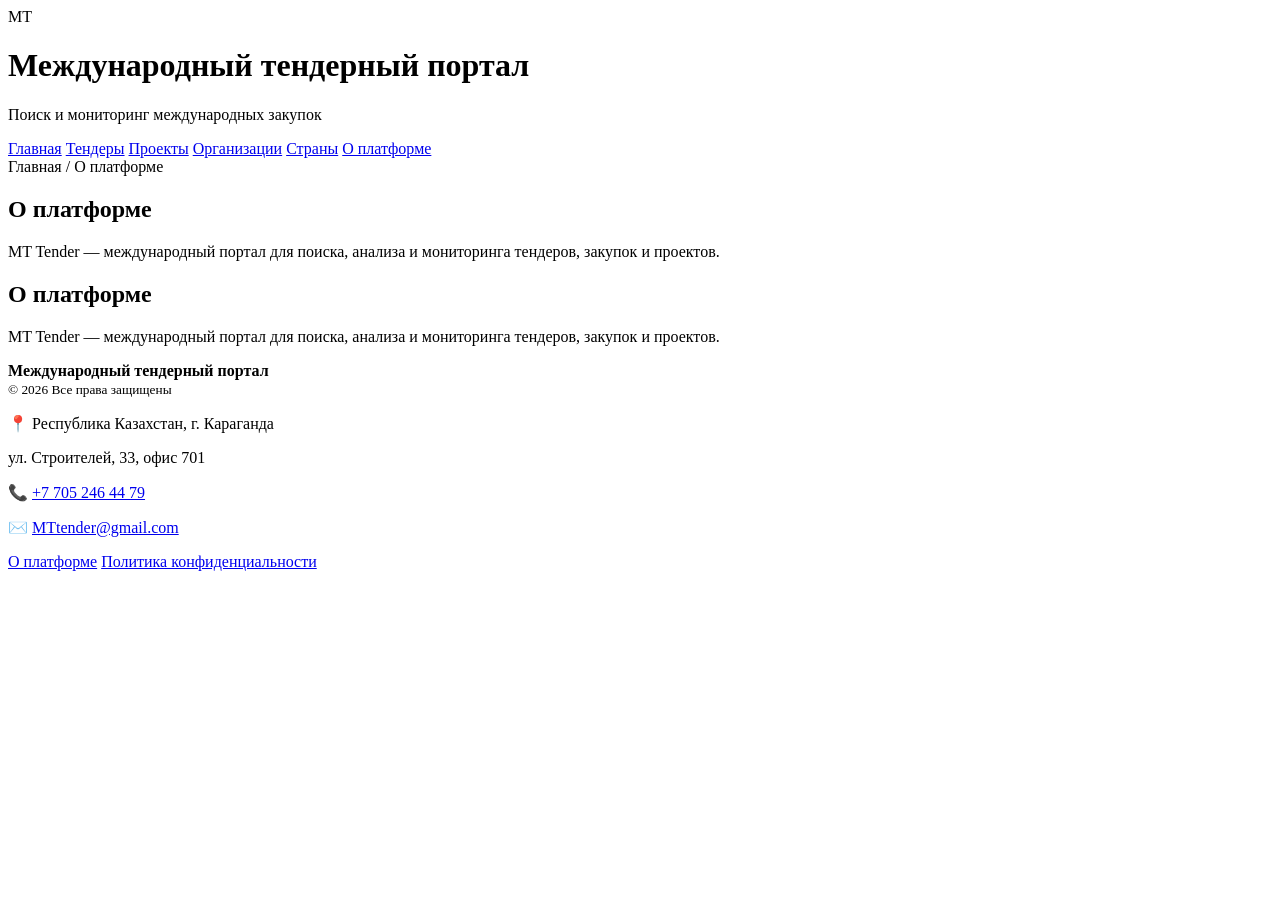
==== about.html @ b242871c "Add files via upload" ====
<!DOCTYPE html>
<html lang="ru">
<head>
  <meta charset="UTF-8">
  <meta name="viewport" content="width=device-width, initial-scale=1.0">
  <title>О платформе | MT Tender</title>
  <link rel="stylesheet" href="css/style.css">
</head>
<body>
<header>
  <div class="topbar">
    <div class="brand">
      <div class="logo">МТ</div>
      <div class="brand-text">
        <h1>Международный тендерный портал</h1>
        <p>Поиск и мониторинг международных закупок</p>
      </div>
    </div>

    <nav>
      <a href="index.html">Главная</a>
      <a href="tenders.html">Тендеры</a>
      <a href="projects.html">Проекты</a>
      <a href="organizations.html">Организации</a>
      <a href="countries.html">Страны</a>
      <a href="about.html">О платформе</a>
    </nav>
  </div>
</header>
<section class="hero">
  <div class="hero-inner">
    <div class="breadcrumb">Главная / О платформе</div>
    <h2>О платформе</h2>
    <p>MT Tender — международный портал для поиска, анализа и мониторинга тендеров, закупок и проектов.</p>
  </div>
</section>
<main>
  <h2 class="section-title">О платформе</h2>
  <p class="section-description">MT Tender — международный портал для поиска, анализа и мониторинга тендеров, закупок и проектов.</p>
</main>
<footer class="site-footer">
  <div class="footer-inner">
    <div class="footer-info">
      <strong>Международный тендерный портал</strong><br>
      <small>© 2026 Все права защищены</small>

      <div class="footer-contact">
        <p>📍 Республика Казахстан, г. Караганда</p>
        <p>ул. Строителей, 33, офис 701</p>
        <p>📞 <a href="tel:+77052464479">+7 705 246 44 79</a></p>
        <p>✉️ <a href="mailto:MTtender@gmail.com">MTtender@gmail.com</a></p>
      </div>
    </div>

    <div class="footer-links">
      <a href="about.html">О платформе</a>
      <a href="privacy.html">Политика конфиденциальности</a>
    </div>
  </div>
</footer>
</body>
</html>
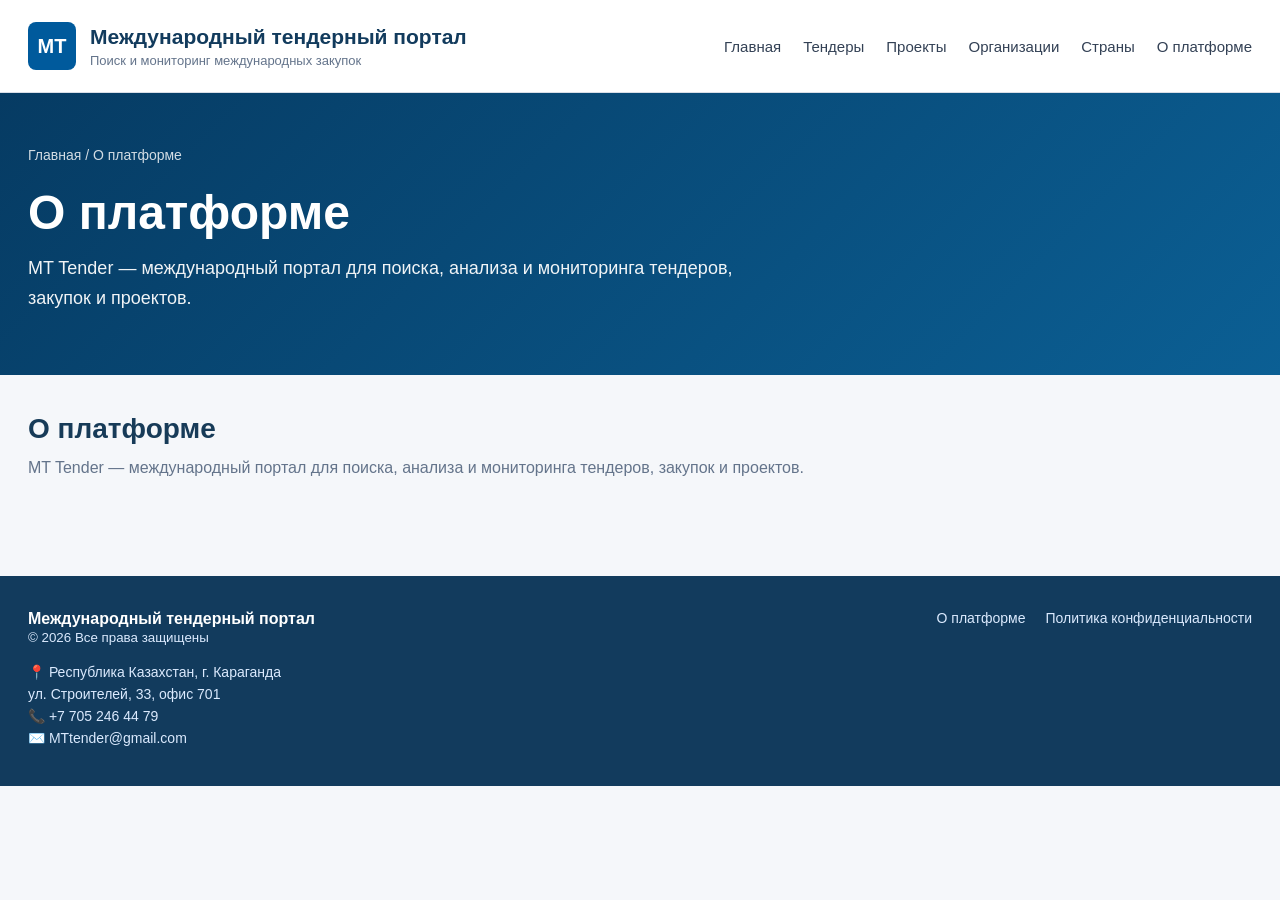
==== commit 7c61663c: "Update about.html" ====
--- a/about.html
+++ b/about.html
@@ -4,7 +4,7 @@
   <meta charset="UTF-8">
   <meta name="viewport" content="width=device-width, initial-scale=1.0">
   <title>О платформе | MT Tender</title>
-  <link rel="stylesheet" href="css/style.css">
+<link rel="stylesheet" href="style.css">
 </head>
 <body>
 <header>
--- a/style.css
+++ b/style.css
@@ -0,0 +1,335 @@
+* {
+      box-sizing: border-box;
+    }
+
+    body {
+      margin: 0;
+      font-family: Arial, Helvetica, sans-serif;
+      color: #1f2937;
+      background: #f5f7fa;
+    }
+
+    /* HEADER */
+
+    header {
+      background: #fff;
+      border-bottom: 1px solid #d9dee7;
+    }
+
+    .topbar {
+      max-width: 1280px;
+      margin: 0 auto;
+      padding: 22px 28px;
+      display: flex;
+      align-items: center;
+      justify-content: space-between;
+      gap: 24px;
+    }
+
+    .brand {
+      display: flex;
+      align-items: center;
+      gap: 14px;
+    }
+
+    .logo {
+      width: 48px;
+      height: 48px;
+      border-radius: 8px;
+      background: #005a9c;
+      color: white;
+      display: grid;
+      place-items: center;
+      font-weight: bold;
+      font-size: 20px;
+    }
+
+    .brand-text h1 {
+      margin: 0;
+      font-size: 21px;
+      color: #123b5d;
+    }
+
+    .brand-text p {
+      margin: 4px 0 0;
+      font-size: 13px;
+      color: #64748b;
+    }
+
+    nav {
+      display: flex;
+      flex-wrap: wrap;
+      gap: 22px;
+    }
+
+    nav a {
+      color: #334155;
+      text-decoration: none;
+      font-size: 15px;
+    }
+
+    nav a:hover {
+      color: #005a9c;
+    }
+
+    /* HERO */
+
+    .hero {
+      background: linear-gradient(135deg, #063b63, #0b5f94);
+      color: white;
+      padding: 54px 28px 62px;
+    }
+
+    .hero-inner {
+      max-width: 1280px;
+      margin: 0 auto;
+    }
+
+    .breadcrumb {
+      font-size: 14px;
+      opacity: 0.82;
+      margin-bottom: 22px;
+    }
+
+    .hero h2 {
+      margin: 0 0 14px;
+      font-size: clamp(30px, 5vw, 48px);
+      font-weight: 700;
+    }
+
+    .hero p {
+      max-width: 760px;
+      margin: 0;
+      line-height: 1.65;
+      font-size: 18px;
+      opacity: 0.94;
+    }
+
+    /* MAIN */
+
+    main {
+      max-width: 1280px;
+      margin: 0 auto;
+      padding: 38px 28px 70px;
+    }
+
+    .section-title {
+      margin: 0 0 10px;
+      font-size: 28px;
+      color: #173b58;
+    }
+
+    .section-description {
+      margin: 0 0 25px;
+      color: #64748b;
+      line-height: 1.6;
+    }
+
+    /* FILTERS */
+
+    .filters {
+      background: white;
+      border: 1px solid #dbe2ea;
+      border-radius: 8px;
+      padding: 24px;
+      box-shadow: 0 2px 10px rgba(15, 23, 42, 0.04);
+      margin-bottom: 28px;
+    }
+
+    .filters h3 {
+      margin: 0 0 20px;
+      font-size: 20px;
+      color: #173b58;
+    }
+
+    .filter-grid {
+      display: grid;
+      grid-template-columns: repeat(3, minmax(0, 1fr));
+      gap: 18px;
+    }
+
+    .field label {
+      display: block;
+      margin-bottom: 8px;
+      font-size: 14px;
+      font-weight: 600;
+      color: #475569;
+    }
+
+    input,
+    select {
+      width: 100%;
+      padding: 12px 13px;
+      border: 1px solid #cbd5e1;
+      border-radius: 5px;
+      background: white;
+      font-size: 15px;
+      color: #334155;
+    }
+
+    input:focus,
+    select:focus {
+      outline: 2px solid #93c5fd;
+      border-color: #2563eb;
+    }
+
+    .actions {
+      display: flex;
+      gap: 12px;
+      margin-top: 22px;
+    }
+
+    button {
+      border: 0;
+      padding: 12px 22px;
+      border-radius: 5px;
+      font-size: 15px;
+      cursor: pointer;
+      font-weight: 600;
+    }
+
+    .primary {
+      background: #0067a8;
+      color: white;
+    }
+
+    .primary:hover {
+      background: #00558c;
+    }
+
+    .secondary {
+      background: #e8eef3;
+      color: #334155;
+    }
+
+    /* TABLE */
+
+    .table-card {
+      background: white;
+      border: 1px solid #dbe2ea;
+      border-radius: 8px;
+      overflow: hidden;
+      box-shadow: 0 2px 10px rgba(15, 23, 42, 0.04);
+    }
+
+    .table-wrap {
+      overflow-x: auto;
+    }
+
+    table {
+      width: 100%;
+      border-collapse: collapse;
+      table-layout: fixed;
+    }
+
+    th,
+    td {
+      width: 25%;
+    }
+
+    th {
+      text-align: left;
+      background: #f1f5f9;
+      color: #334155;
+      padding: 16px 18px;
+      font-size: 14px;
+    }
+
+    td {
+      padding: 20px 18px;
+      border-top: 1px solid #e2e8f0;
+      color: #94a3b8;
+      font-size: 15px;
+      height: 64px;
+    }
+
+    /* FOOTER */
+
+    footer {
+      background: #123b5d;
+      color: #dbeafe;
+      padding: 34px 28px;
+    }
+
+    .footer-inner {
+      max-width: 1280px;
+      margin: 0 auto;
+      display: flex;
+      justify-content: space-between;
+      align-items: flex-start;
+      gap: 24px;
+      flex-wrap: wrap;
+    }
+
+    .footer-inner strong {
+      color: white;
+    }
+
+    .footer-contact p {
+      margin: 5px 0;
+      font-size: 14px;
+    }
+
+    .footer-contact a {
+      color: #dbeafe;
+      text-decoration: none;
+    }
+
+    .footer-contact a:hover {
+      text-decoration: underline;
+    }
+
+    .footer-links {
+      display: flex;
+      gap: 20px;
+      flex-wrap: wrap;
+    }
+
+    .footer-links a {
+      color: #dbeafe;
+      text-decoration: none;
+      font-size: 14px;
+    }
+
+    .footer-links a:hover {
+      color: white;
+    }
+
+    /* MOBILE */
+
+    @media (max-width: 800px) {
+
+      .topbar {
+        align-items: flex-start;
+        flex-direction: column;
+      }
+
+      nav {
+        gap: 14px;
+      }
+
+      .filter-grid {
+        grid-template-columns: 1fr;
+      }
+
+      .hero {
+        padding-top: 40px;
+      }
+
+      .footer-inner {
+        flex-direction: column;
+      }
+
+      table {
+        min-width: 700px;
+      }
+    }
+
+/* FOOTER — дополнительное оформление */
+.footer-contact {
+  margin-top: 18px;
+}
+.footer-contact p {
+  margin: 6px 0;
+  font-size: 14px;
+}
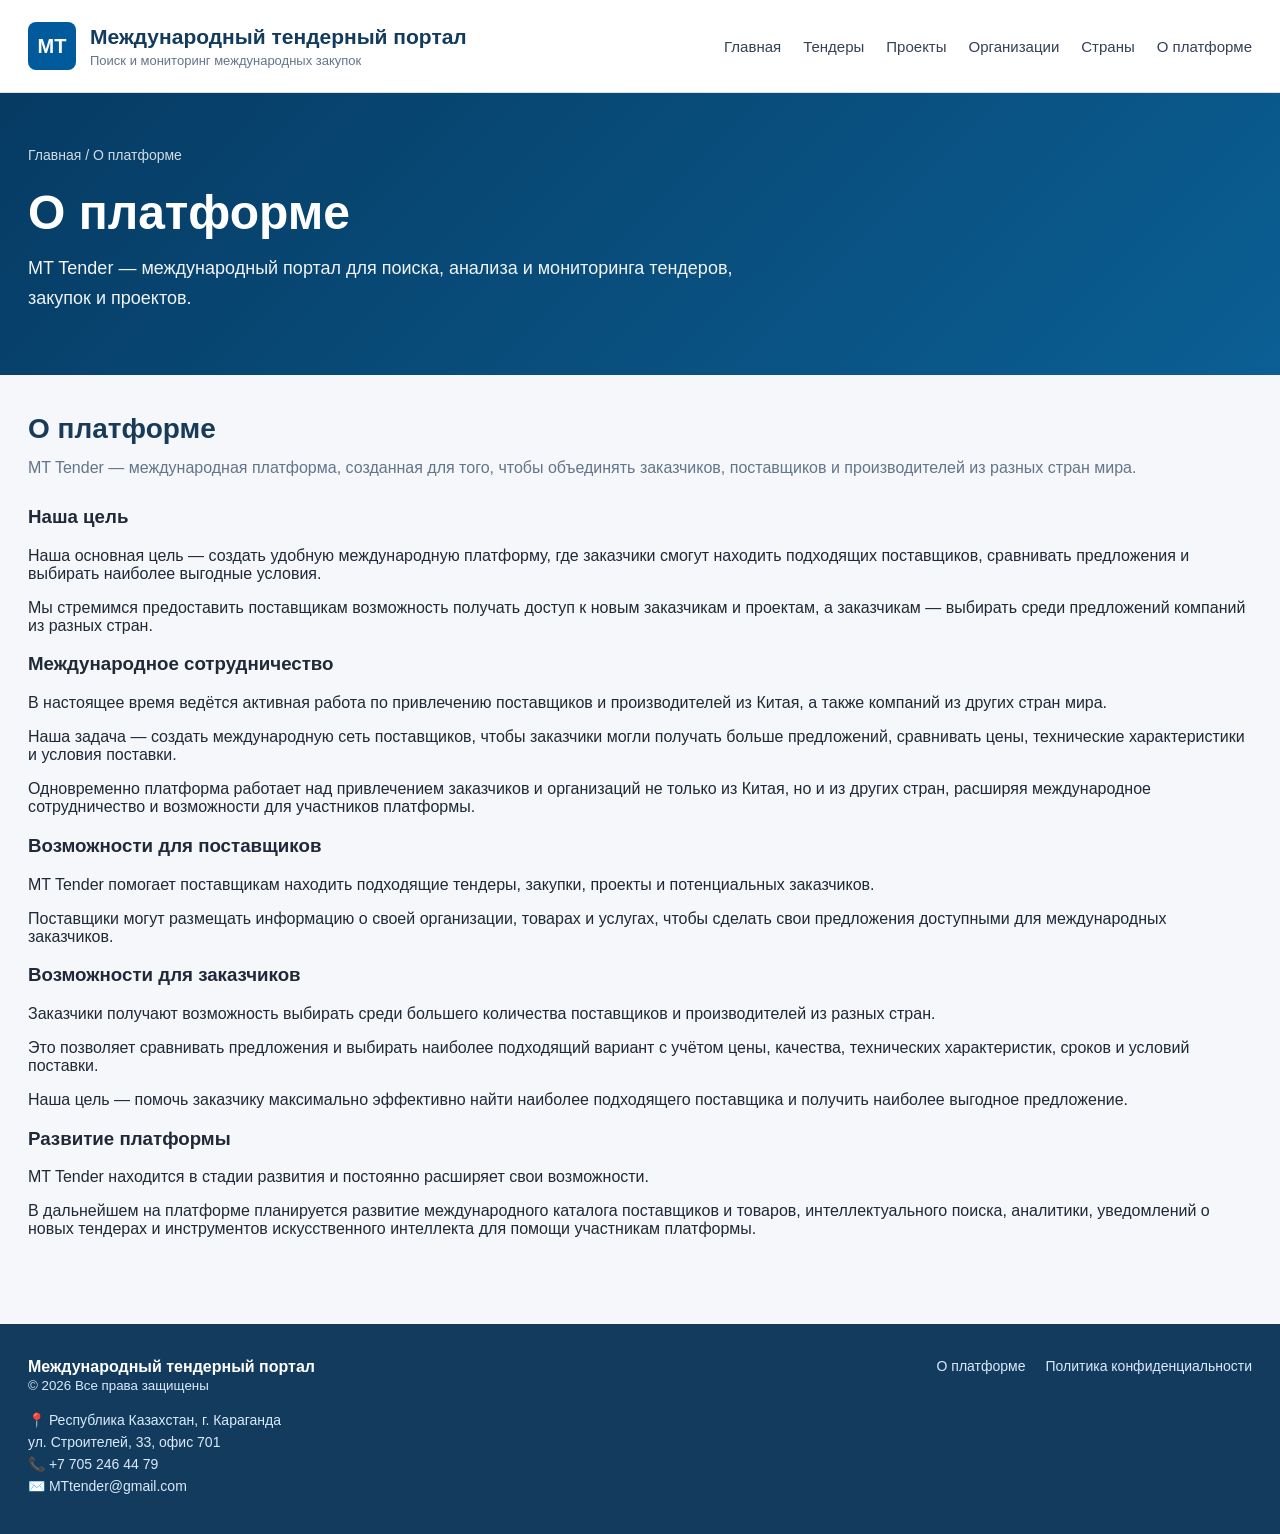
==== commit 92020d06: "Update about.html" ====
--- a/about.html
+++ b/about.html
@@ -35,8 +35,166 @@
   </div>
 </section>
 <main>
-  <h2 class="section-title">О платформе</h2>
-  <p class="section-description">MT Tender — международный портал для поиска, анализа и мониторинга тендеров, закупок и проектов.</p>
+
+  <section class="about-platform">
+
+    <h2 class="section-title">
+      О платформе
+    </h2>
+
+
+    <p class="section-description">
+
+      MT Tender — международная платформа, созданная для того,
+      чтобы объединять заказчиков, поставщиков и производителей
+      из разных стран мира.
+
+    </p>
+
+
+    <div class="about-block">
+
+      <h3>
+        Наша цель
+      </h3>
+
+      <p>
+
+        Наша основная цель — создать удобную международную платформу,
+        где заказчики смогут находить подходящих поставщиков,
+        сравнивать предложения и выбирать наиболее выгодные условия.
+
+      </p>
+
+      <p>
+
+        Мы стремимся предоставить поставщикам возможность получать
+        доступ к новым заказчикам и проектам, а заказчикам —
+        выбирать среди предложений компаний из разных стран.
+
+      </p>
+
+    </div>
+
+
+    <div class="about-block">
+
+      <h3>
+        Международное сотрудничество
+      </h3>
+
+      <p>
+
+        В настоящее время ведётся активная работа по привлечению
+        поставщиков и производителей из Китая, а также компаний
+        из других стран мира.
+
+      </p>
+
+      <p>
+
+        Наша задача — создать международную сеть поставщиков,
+        чтобы заказчики могли получать больше предложений,
+        сравнивать цены, технические характеристики и условия
+        поставки.
+
+      </p>
+
+      <p>
+
+        Одновременно платформа работает над привлечением заказчиков
+        и организаций не только из Китая, но и из других стран,
+        расширяя международное сотрудничество и возможности
+        для участников платформы.
+
+      </p>
+
+    </div>
+
+
+    <div class="about-block">
+
+      <h3>
+        Возможности для поставщиков
+      </h3>
+
+      <p>
+
+        MT Tender помогает поставщикам находить подходящие тендеры,
+        закупки, проекты и потенциальных заказчиков.
+
+      </p>
+
+      <p>
+
+        Поставщики могут размещать информацию о своей организации,
+        товарах и услугах, чтобы сделать свои предложения доступными
+        для международных заказчиков.
+
+      </p>
+
+    </div>
+
+
+    <div class="about-block">
+
+      <h3>
+        Возможности для заказчиков
+      </h3>
+
+      <p>
+
+        Заказчики получают возможность выбирать среди большего
+        количества поставщиков и производителей из разных стран.
+
+      </p>
+
+      <p>
+
+        Это позволяет сравнивать предложения и выбирать наиболее
+        подходящий вариант с учётом цены, качества, технических
+        характеристик, сроков и условий поставки.
+
+      </p>
+
+      <p>
+
+        Наша цель — помочь заказчику максимально эффективно найти
+        наиболее подходящего поставщика и получить наиболее выгодное
+        предложение.
+
+      </p>
+
+    </div>
+
+
+    <div class="about-block">
+
+      <h3>
+        Развитие платформы
+      </h3>
+
+      <p>
+
+        MT Tender находится в стадии развития и постоянно расширяет
+        свои возможности.
+
+      </p>
+
+      <p>
+
+        В дальнейшем на платформе планируется развитие международного
+        каталога поставщиков и товаров, интеллектуального поиска,
+        аналитики, уведомлений о новых тендерах и инструментов
+        искусственного интеллекта для помощи участникам платформы.
+
+      </p>
+
+    </div>
+
+
+  </section>
+
 </main>
 <footer class="site-footer">
   <div class="footer-inner">
--- a/style.css
+++ b/style.css
@@ -333,3 +333,108 @@
   margin: 6px 0;
   font-size: 14px;
 }
+.header-actions {
+  display: flex;
+  align-items: center;
+  gap: 12px;
+  white-space: nowrap;
+}
+
+.login-btn {
+  padding: 11px 18px;
+  color: #173b58;
+  text-decoration: none;
+  font-size: 15px;
+  font-weight: 600;
+  border-radius: 6px;
+}
+
+.login-btn:hover {
+  background: #f1f5f9;
+}
+
+.register-btn {
+  padding: 11px 20px;
+  background: #008f8f;
+  color: white;
+  text-decoration: none;
+  font-size: 15px;
+  font-weight: 600;
+  border-radius: 7px;
+}
+
+.register-btn:hover {
+  background: #007777;
+}
+/* Чекбокс согласия с политикой конфиденциальности */
+
+.checkbox-field {
+    display: flex;
+    align-items: flex-start;
+    gap: 12px;
+    cursor: pointer;
+
+    padding: 14px 16px;
+
+    border: 1px solid #d7dee7;
+    border-radius: 8px;
+
+    background: #f8fafc;
+}
+
+
+/* Сам квадрат для галочки */
+
+.checkbox-field input[type="checkbox"] {
+    appearance: none;
+    -webkit-appearance: none;
+
+    width: 20px;
+    height: 20px;
+
+    min-width: 20px;
+    min-height: 20px;
+
+    margin: 1px 0 0;
+
+    border: 2px solid #7b8794;
+    border-radius: 4px;
+
+    background: #ffffff;
+
+    cursor: pointer;
+
+    position: relative;
+}
+
+
+/* Когда поставили галочку */
+
+.checkbox-field input[type="checkbox"]:checked {
+    background: #1f5f8b;
+    border-color: #1f5f8b;
+}
+
+
+/* Галочка внутри квадрата */
+
+.checkbox-field input[type="checkbox"]:checked::after {
+    content: "✓";
+
+    position: absolute;
+
+    left: 3px;
+    top: -3px;
+
+    color: #ffffff;
+
+    font-size: 16px;
+    font-weight: 700;
+}
+
+
+/* Текст рядом */
+
+.checkbox-field span {
+    line-height: 1.55;
+}
